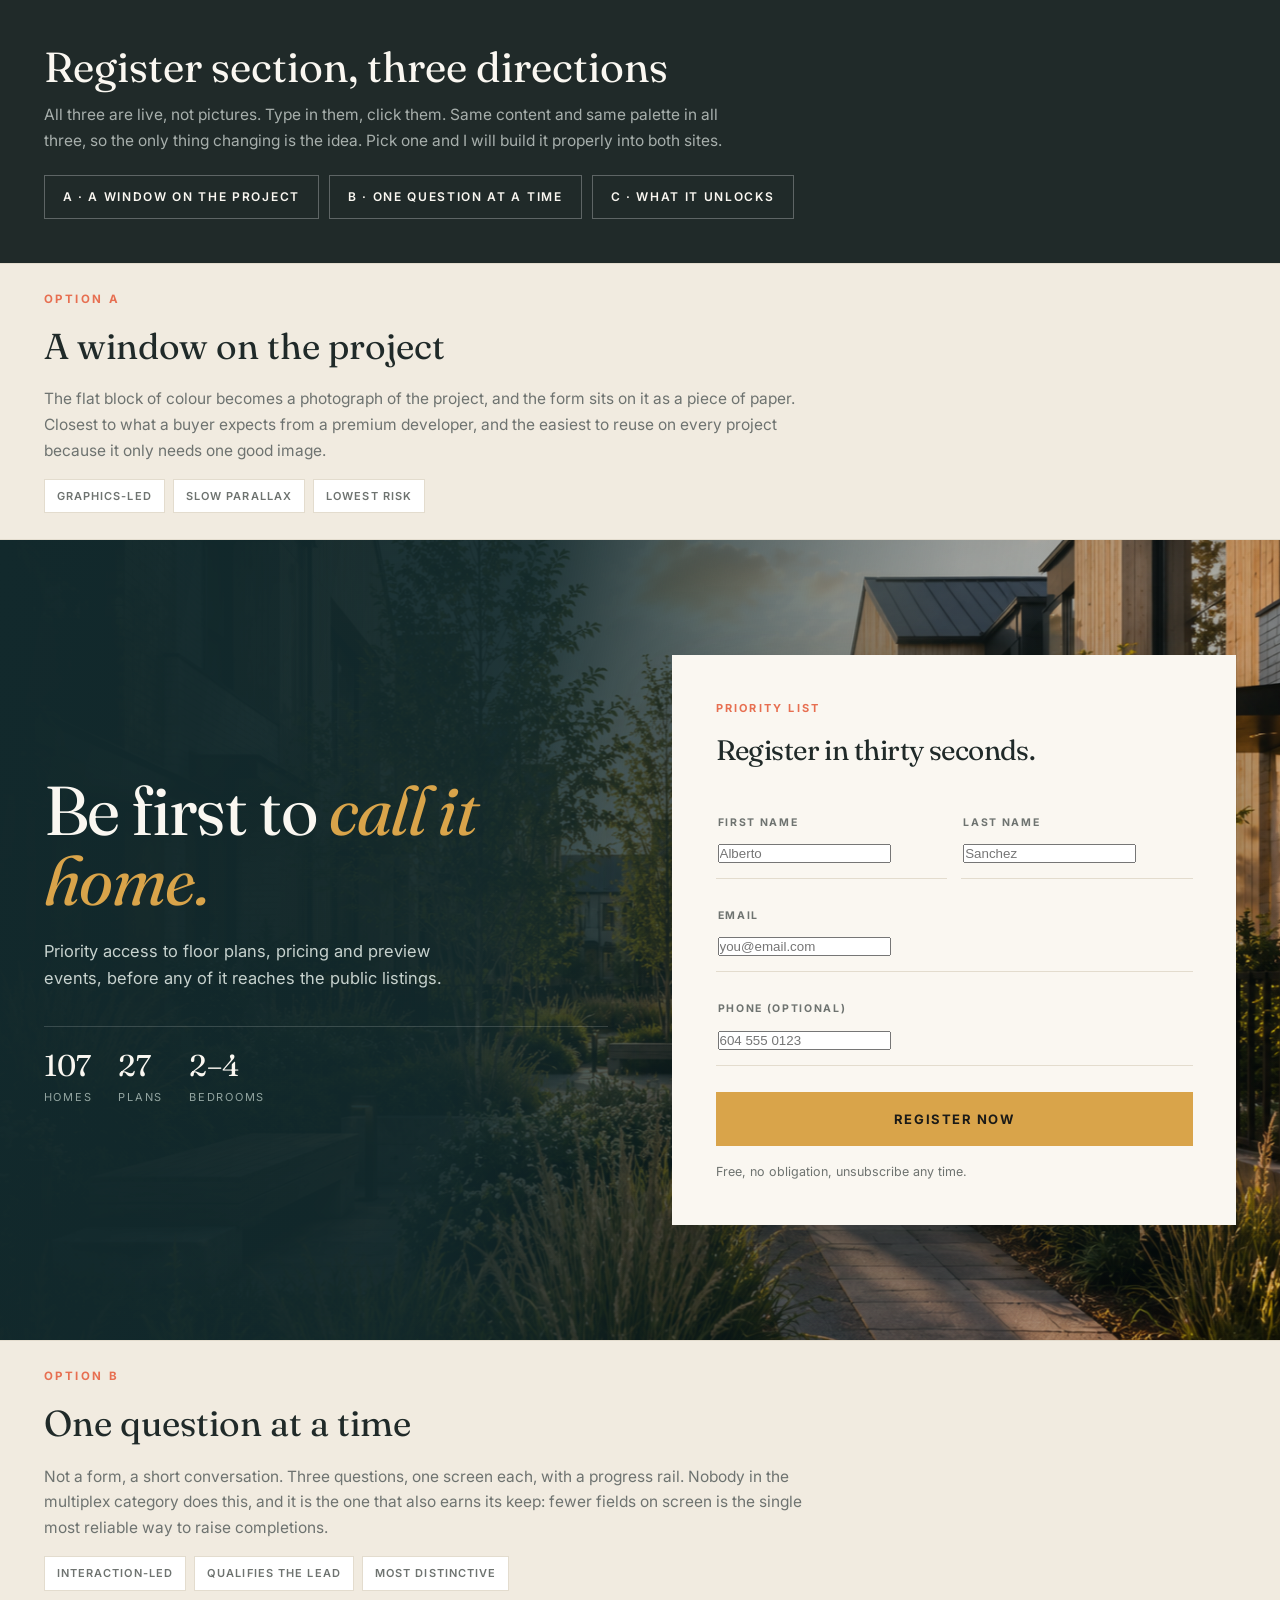
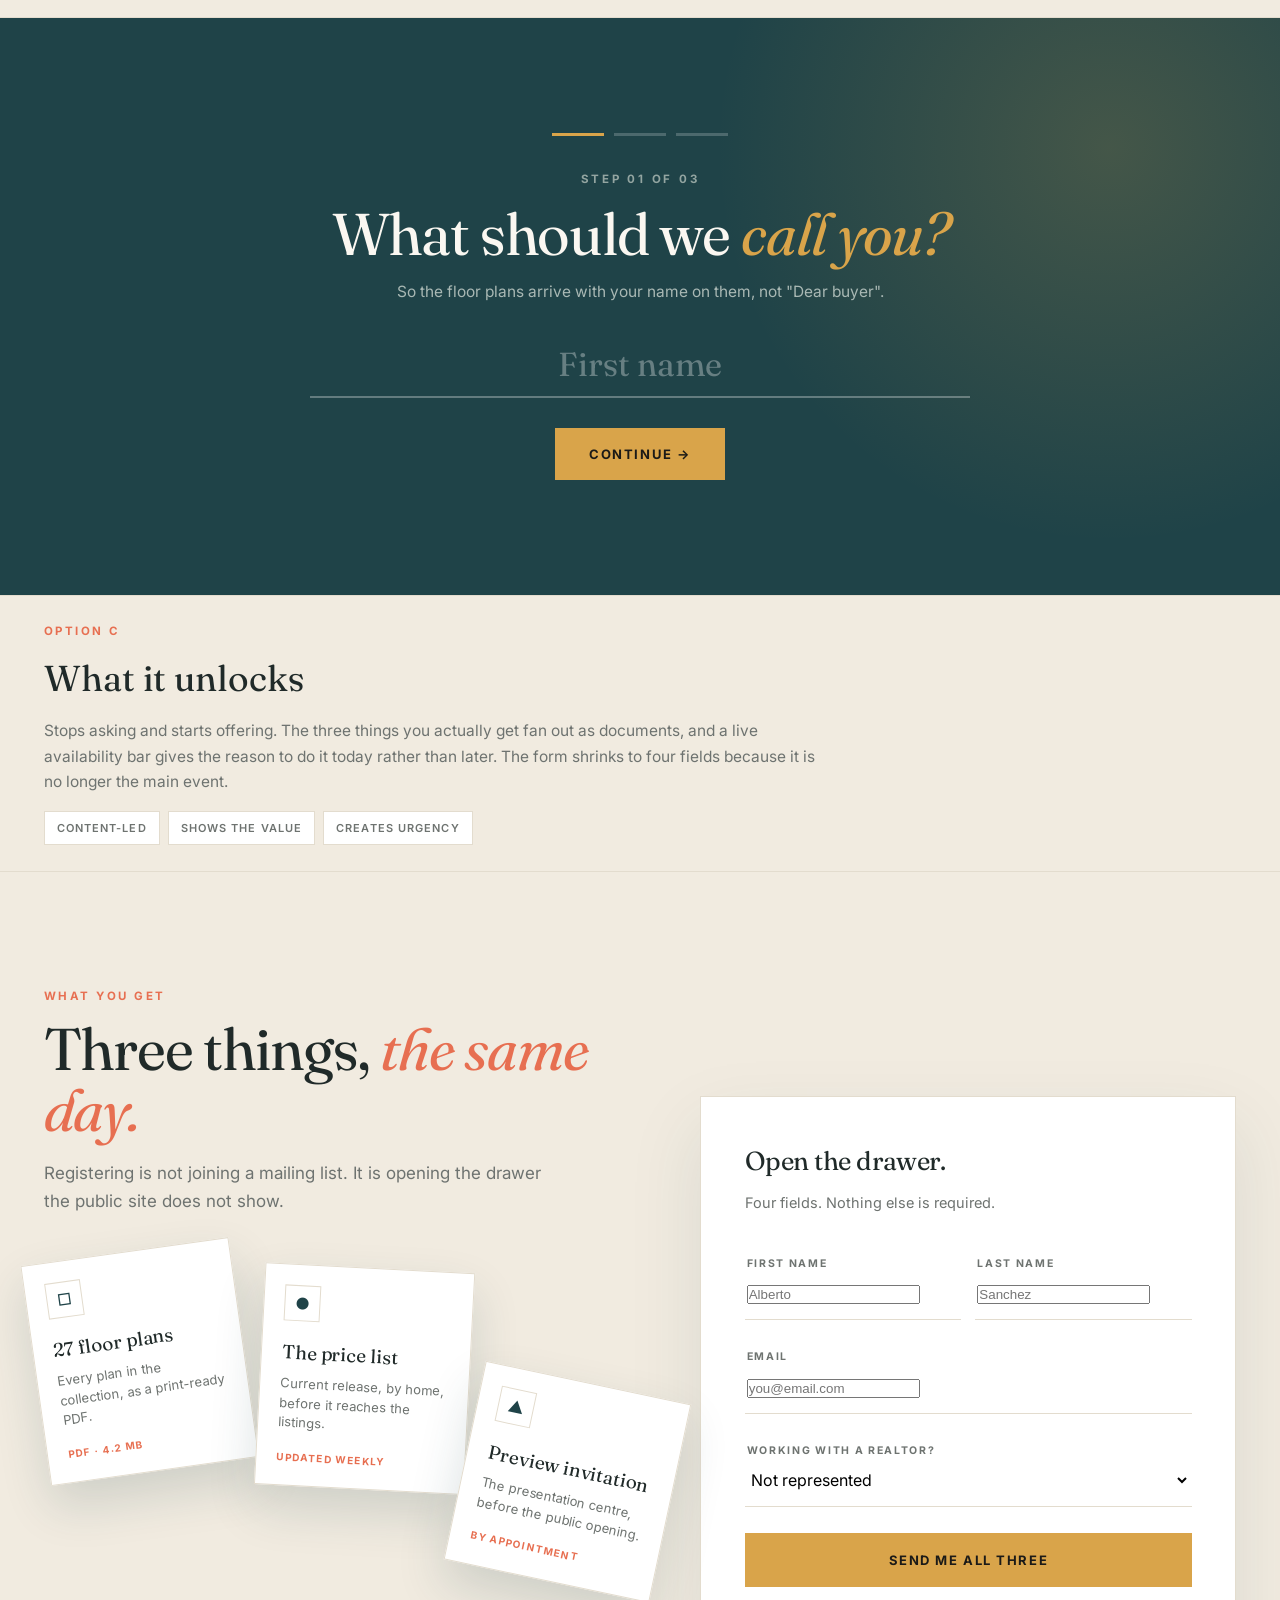
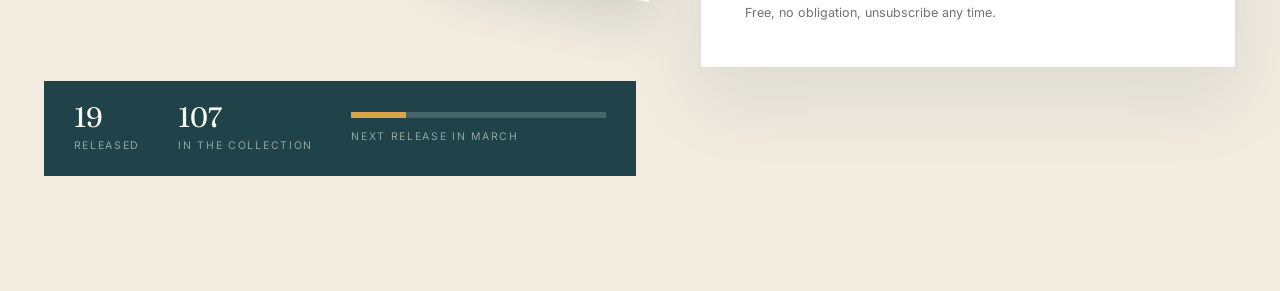
==== register-options/index.html @ fcdc6bca "Add three working register-section concepts for review" ====
<!DOCTYPE html>
<html lang="en">
<head>
<meta charset="UTF-8">
<meta name="viewport" content="width=device-width, initial-scale=1, viewport-fit=cover">
<meta name="theme-color" content="#1F4348">
<title>Register section: three options | Culmena</title>
<link rel="icon" href="../assets/favicon.svg" type="image/svg+xml">
<link rel="preconnect" href="https://fonts.googleapis.com">
<link rel="preconnect" href="https://fonts.gstatic.com" crossorigin>
<link href="https://fonts.googleapis.com/css2?family=Fraunces:ital,opsz,wght@0,9..144,300..700;1,9..144,300..700&family=Inter:wght@400;500;600;700;800&display=swap" rel="stylesheet">
<style>
:root{
  --forest:#1F4348; --forest-2:#2E5E63; --ink:#202A29; --cream:#FAF7F1;
  --sand:#F1EBE0; --line:#E3DCCE; --terra:#E76F51; --amber:#D9A44A; --muted:#6E7370;
  --shell:1600px; --gutter:clamp(20px,3.4vw,56px);
}
*{box-sizing:border-box;margin:0;padding:0}
html{scroll-behavior:smooth}
body{font-family:'Inter',system-ui,sans-serif;background:var(--cream);color:var(--ink);
  font-size:17px;line-height:1.65;-webkit-font-smoothing:antialiased;overflow-x:hidden}
img{max-width:100%;display:block}
.display{font-family:'Fraunces',Georgia,serif;font-weight:400;letter-spacing:-.02em}
.display i{font-style:italic;color:var(--terra)}
.wrap{width:100%;max-width:var(--shell);margin-inline:auto;padding-inline:var(--gutter)}

/* ---------- chrome de la pagina de comparacion ---------- */
.top{background:var(--ink);color:var(--cream);padding:clamp(26px,4vw,44px) 0}
.top h1{font-family:'Fraunces',serif;font-weight:400;font-size:clamp(26px,3.4vw,42px);line-height:1.1}
.top p{color:#A7AFAC;margin-top:12px;max-width:70ch;font-size:15.5px}
.jump{display:flex;gap:10px;flex-wrap:wrap;margin-top:22px}
.jump a{text-decoration:none;color:var(--cream);border:1px solid rgba(255,255,255,.28);
  padding:11px 18px;font-size:12px;font-weight:600;letter-spacing:.14em;text-transform:uppercase;
  transition:background .3s,border-color .3s}
.jump a:hover{background:var(--cream);color:var(--ink);border-color:var(--cream)}
.label{background:var(--sand);border-top:1px solid var(--line);border-bottom:1px solid var(--line);
  padding:26px 0}
.label .n{font-size:11.5px;font-weight:700;letter-spacing:.22em;text-transform:uppercase;color:var(--terra)}
.label h2{font-family:'Fraunces',serif;font-weight:400;font-size:clamp(24px,3vw,36px);margin-top:8px}
.label p{color:var(--muted);margin-top:10px;max-width:78ch;font-size:15.5px}
.label .tags{display:flex;gap:8px;flex-wrap:wrap;margin-top:16px}
.label .tags span{font-size:11px;letter-spacing:.1em;text-transform:uppercase;font-weight:600;
  border:1px solid var(--line);background:#fff;padding:7px 12px;color:var(--muted)}

/* ---------- comunes de formulario ---------- */
.fld{position:relative}
.fld input,.fld select{width:100%;font-family:inherit;font-size:16px;color:inherit;
  background:transparent;border:0;outline:0}
.btn-amber{background:var(--amber);color:#1B1A17;border:0;font-family:inherit;font-size:13px;
  font-weight:700;letter-spacing:.12em;text-transform:uppercase;padding:19px 26px;cursor:pointer;
  transition:transform .35s cubic-bezier(.2,.7,.2,1),box-shadow .35s,background .3s;width:100%}
.btn-amber:hover{background:#E4B461;transform:translateY(-2px);box-shadow:0 14px 30px rgba(217,164,74,.32)}
.legal{font-size:12.5px;color:var(--muted);line-height:1.6}

/* ================= OPCION A — VENTANA AL PROYECTO ================= */
.a{position:relative;background:var(--forest);color:var(--cream);overflow:hidden;
  padding:clamp(70px,9vw,140px) 0}
.a .bg{position:absolute;inset:0;z-index:0}
.a .bg img{width:100%;height:112%;object-fit:cover;position:absolute;top:-6%;left:0;
  transform:scale(1.04);will-change:transform}
.a .bg::after{content:"";position:absolute;inset:0;
  background:linear-gradient(100deg,#12292C 0%,rgba(18,41,44,.94) 38%,rgba(18,41,44,.35) 68%,rgba(18,41,44,.1) 100%)}
.a .in{position:relative;z-index:2;display:grid;grid-template-columns:1fr 1fr;
  gap:clamp(30px,5vw,90px);align-items:center}
.a h2{font-family:'Fraunces',serif;font-weight:400;font-size:clamp(38px,5.4vw,80px);line-height:1.02}
.a h2 i{font-style:italic;color:var(--amber)}
.a .lede{margin-top:22px;color:#C7D2CE;max-width:44ch;font-size:16.5px}
.a .meta{margin-top:34px;padding-top:24px;border-top:1px solid rgba(255,255,255,.16);
  display:grid;grid-template-columns:repeat(3,auto);gap:26px;justify-content:start}
.a .meta b{display:block;font-family:'Fraunces',serif;font-weight:400;font-size:30px;line-height:1}
.a .meta small{display:block;font-size:11px;letter-spacing:.16em;text-transform:uppercase;
  color:#93A5A1;margin-top:7px}
.card{background:var(--cream);color:var(--ink);padding:clamp(28px,3.4vw,46px);
  box-shadow:0 40px 90px rgba(8,20,22,.44)}
.card .eyebrow{font-size:11px;font-weight:700;letter-spacing:.2em;text-transform:uppercase;color:var(--terra)}
.card h3{font-family:'Fraunces',serif;font-weight:400;font-size:clamp(22px,2.2vw,30px);margin-top:10px}
.grid2{display:grid;grid-template-columns:1fr 1fr;gap:14px;margin-top:26px}
.grid2 .full{grid-column:1/-1}
/* Campo con linea, no caja: se lee menos formulario y mas papel */
.line-fld{border-bottom:1px solid var(--line);padding:14px 2px 12px;transition:border-color .3s}
.line-fld:focus-within{border-color:var(--forest)}
.line-fld label{display:block;font-size:10.5px;font-weight:700;letter-spacing:.16em;
  text-transform:uppercase;color:var(--muted);margin-bottom:7px}
.a .btn-amber{margin-top:26px}
.a .legal{margin-top:16px}
@media(max-width:960px){.a .in{grid-template-columns:1fr}.a .meta{grid-template-columns:repeat(3,1fr)}}

/* ================= OPCION B — PASO A PASO ================= */
.b{background:var(--forest);color:var(--cream);padding:clamp(70px,9vw,140px) 0;position:relative;overflow:hidden}
.b .glow{position:absolute;width:900px;height:900px;border-radius:50%;right:-280px;top:-320px;
  background:radial-gradient(circle,rgba(217,164,74,.20),transparent 62%);pointer-events:none}
.b .in{position:relative;z-index:2;max-width:940px;margin-inline:auto;text-align:center}
.b .rail{display:flex;gap:10px;justify-content:center;margin-bottom:34px}
.b .rail span{width:52px;height:3px;background:rgba(255,255,255,.2);transition:background .5s}
.b .rail span.on{background:var(--amber)}
.b .stepno{font-size:11.5px;font-weight:700;letter-spacing:.24em;text-transform:uppercase;color:#93A5A1}
.b .q{font-family:'Fraunces',serif;font-weight:400;font-size:clamp(32px,4.6vw,64px);line-height:1.06;
  margin-top:14px}
.b .q i{font-style:italic;color:var(--amber)}
.b .hint{color:#A9B8B4;margin-top:14px;font-size:15.5px}
.b .stage{position:relative;min-height:250px;margin-top:34px}
.b .step{position:absolute;inset:0;opacity:0;transform:translateY(22px);pointer-events:none;
  transition:opacity .5s ease,transform .5s cubic-bezier(.2,.7,.2,1)}
.b .step.on{opacity:1;transform:none;pointer-events:auto;position:relative}
.b .row{display:flex;gap:12px;justify-content:center;flex-wrap:wrap;max-width:660px;margin:0 auto}
.b .big-input{flex:1;min-width:240px;background:transparent;border:0;border-bottom:2px solid rgba(255,255,255,.3);
  color:var(--cream);font-family:'Fraunces',serif;font-size:clamp(22px,2.6vw,34px);
  padding:12px 4px;text-align:center;outline:0;transition:border-color .35s}
.b .big-input::placeholder{color:rgba(255,255,255,.32)}
.b .big-input:focus{border-color:var(--amber)}
.b .opts{display:flex;gap:12px;justify-content:center;flex-wrap:wrap}
.b .opt{background:transparent;color:var(--cream);border:1px solid rgba(255,255,255,.3);
  font-family:inherit;font-size:14px;font-weight:600;padding:16px 26px;cursor:pointer;
  transition:background .3s,border-color .3s,color .3s,transform .3s}
.b .opt:hover{transform:translateY(-3px);border-color:var(--amber)}
.b .opt.on{background:var(--amber);border-color:var(--amber);color:#1B1A17}
.b .next{margin-top:30px;display:inline-flex;align-items:center;gap:12px;background:var(--amber);
  color:#1B1A17;border:0;font-family:inherit;font-size:13px;font-weight:700;letter-spacing:.12em;
  text-transform:uppercase;padding:18px 34px;cursor:pointer;transition:transform .35s,box-shadow .35s}
.b .next:hover{transform:translateY(-2px);box-shadow:0 14px 30px rgba(217,164,74,.3)}
.b .done{display:none;text-align:center}
.b .done.on{display:block;animation:pop .6s cubic-bezier(.2,.7,.2,1) both}
@keyframes pop{from{opacity:0;transform:scale(.94)}to{opacity:1;transform:none}}
.b .tick{width:66px;height:66px;border-radius:50%;border:2px solid var(--amber);color:var(--amber);
  display:grid;place-items:center;font-size:30px;margin:0 auto 22px}
.b .legal{color:#8FA09C;margin-top:26px}

/* ================= OPCION C — LO QUE DESBLOQUEAS ================= */
.c{background:var(--sand);padding:clamp(70px,9vw,140px) 0}
.c .in{display:grid;grid-template-columns:1.05fr .95fr;gap:clamp(34px,5vw,86px);align-items:center}
.c .eyebrow{font-size:11.5px;font-weight:700;letter-spacing:.22em;text-transform:uppercase;color:var(--terra)}
.c h2{font-family:'Fraunces',serif;font-weight:400;font-size:clamp(34px,4.6vw,62px);line-height:1.04;margin-top:12px}
.c h2 i{font-style:italic;color:var(--terra)}
.c .lede{color:var(--muted);margin-top:18px;max-width:46ch}
/* Las tres cartas se abren en abanico al entrar en pantalla */
/* The third card is rotated 12deg, so it hangs lower than its own box: the
   height has to clear the rotated corner or it sits on the availability bar. */
.fan{position:relative;height:392px;margin-top:40px}
.fan .doc{position:absolute;left:0;top:0;width:210px;background:#fff;border:1px solid var(--line);
  box-shadow:0 22px 48px rgba(31,67,72,.16);padding:20px;transform-origin:bottom left;
  transform:rotate(0deg) translateY(0);opacity:0;
  transition:transform .85s cubic-bezier(.2,.75,.2,1),opacity .6s ease}
.fan.in .doc{opacity:1}
.fan.in .doc:nth-child(1){transform:rotate(-8deg) translate(6px,10px)}
.fan.in .doc:nth-child(2){transform:rotate(3deg) translate(210px,-4px)}
.fan.in .doc:nth-child(3){transform:rotate(12deg) translate(412px,16px)}
.fan .doc:nth-child(2){transition-delay:.12s}
.fan .doc:nth-child(3){transition-delay:.24s}
.fan .doc .ic{width:36px;height:36px;border:1px solid var(--line);display:grid;place-items:center;
  color:var(--forest);font-size:16px}
.fan .doc b{display:block;font-family:'Fraunces',serif;font-weight:400;font-size:19px;margin-top:16px}
.fan .doc small{display:block;color:var(--muted);font-size:13px;margin-top:6px;line-height:1.5}
.fan .doc .tag{margin-top:16px;font-size:10px;font-weight:700;letter-spacing:.14em;
  text-transform:uppercase;color:var(--terra)}
.avail{margin-top:34px;background:var(--forest);color:var(--cream);padding:22px clamp(20px,2.4vw,30px);
  display:flex;gap:clamp(18px,3vw,44px);flex-wrap:wrap;align-items:center}
.avail div b{display:block;font-family:'Fraunces',serif;font-weight:400;font-size:28px;line-height:1}
.avail div small{display:block;font-size:10.5px;letter-spacing:.16em;text-transform:uppercase;
  color:#93A5A1;margin-top:6px}
.avail .bar{flex:1;min-width:150px}
.avail .track{height:6px;background:rgba(255,255,255,.18);overflow:hidden}
.avail .fill{height:100%;width:0;background:var(--amber);transition:width 1.6s cubic-bezier(.2,.7,.2,1)}
.c .formcard{background:#fff;border:1px solid var(--line);padding:clamp(28px,3.4vw,44px);
  box-shadow:0 30px 70px rgba(31,67,72,.10)}
.c .formcard h3{font-family:'Fraunces',serif;font-weight:400;font-size:26px}
.c .formcard .sub{color:var(--muted);font-size:14.5px;margin-top:8px}
@media(max-width:1040px){.c .in{grid-template-columns:1fr}
  .fan{height:260px}
  .fan.in .doc:nth-child(1){transform:rotate(-6deg) translate(2px,6px)}
  .fan.in .doc:nth-child(2){transform:rotate(2deg) translate(30%,0)}
  .fan.in .doc:nth-child(3){transform:rotate(9deg) translate(62%,10px)}}
@media(max-width:640px){.grid2{grid-template-columns:1fr}.fan .doc{width:170px}}
</style>
</head>
<body>

<div class="top">
  <div class="wrap">
    <h1>Register section, three directions</h1>
    <p>All three are live, not pictures. Type in them, click them. Same content and same palette in
       all three, so the only thing changing is the idea. Pick one and I will build it properly into
       both sites.</p>
    <div class="jump">
      <a href="#a">A · A window on the project</a>
      <a href="#b">B · One question at a time</a>
      <a href="#c">C · What it unlocks</a>
    </div>
  </div>
</div>

<!-- ============ A ============ -->
<div class="label" id="a">
  <div class="wrap">
    <div class="n">Option A</div>
    <h2>A window on the project</h2>
    <p>The flat block of colour becomes a photograph of the project, and the form sits on it as a
       piece of paper. Closest to what a buyer expects from a premium developer, and the easiest to
       reuse on every project because it only needs one good image.</p>
    <div class="tags"><span>Graphics-led</span><span>Slow parallax</span><span>Lowest risk</span></div>
  </div>
</div>
<section class="a">
  <div class="bg"><img src="../assets/img/03-courtyard.png" alt="" aria-hidden="true"></div>
  <div class="wrap in">
    <div>
      <h2 class="display">Be first to <i>call it home.</i></h2>
      <p class="lede">Priority access to floor plans, pricing and preview events, before any of it
         reaches the public listings.</p>
      <div class="meta">
        <div><b>107</b><small>Homes</small></div>
        <div><b>27</b><small>Plans</small></div>
        <div><b>2&ndash;4</b><small>Bedrooms</small></div>
      </div>
    </div>
    <form class="card" data-demo>
      <div class="eyebrow">Priority list</div>
      <h3 class="display">Register in thirty seconds.</h3>
      <div class="grid2">
        <div class="line-fld"><label>First name</label><input placeholder="Alberto" required></div>
        <div class="line-fld"><label>Last name</label><input placeholder="Sanchez" required></div>
        <div class="line-fld full"><label>Email</label><input type="email" placeholder="you@email.com" required></div>
        <div class="line-fld full"><label>Phone (optional)</label><input type="tel" placeholder="604 555 0123"></div>
      </div>
      <button class="btn-amber" type="submit">Register now</button>
      <p class="legal">Free, no obligation, unsubscribe any time.</p>
    </form>
  </div>
</section>

<!-- ============ B ============ -->
<div class="label" id="b">
  <div class="wrap">
    <div class="n">Option B</div>
    <h2>One question at a time</h2>
    <p>Not a form, a short conversation. Three questions, one screen each, with a progress rail.
       Nobody in the multiplex category does this, and it is the one that also earns its keep:
       fewer fields on screen is the single most reliable way to raise completions.</p>
    <div class="tags"><span>Interaction-led</span><span>Qualifies the lead</span><span>Most distinctive</span></div>
  </div>
</div>
<section class="b">
  <div class="glow"></div>
  <div class="wrap in">
    <div id="bForm">
      <div class="rail"><span class="on"></span><span></span><span></span></div>
      <div class="stage">

        <div class="step on" data-step="1">
          <div class="stepno">Step 01 of 03</div>
          <div class="q display">What should we <i>call you?</i></div>
          <p class="hint">So the floor plans arrive with your name on them, not "Dear buyer".</p>
          <div class="row" style="margin-top:26px">
            <input class="big-input" placeholder="First name" id="bName">
          </div>
          <button class="next" type="button" data-next>Continue &rarr;</button>
        </div>

        <div class="step" data-step="2">
          <div class="stepno">Step 02 of 03</div>
          <div class="q display">How many <i>bedrooms?</i></div>
          <p class="hint">We will only send you the plans that fit.</p>
          <div class="opts" style="margin-top:26px">
            <button class="opt" type="button" data-pick>Two</button>
            <button class="opt" type="button" data-pick>Three</button>
            <button class="opt" type="button" data-pick>Four</button>
            <button class="opt" type="button" data-pick>Still deciding</button>
          </div>
          <button class="next" type="button" data-next>Continue &rarr;</button>
        </div>

        <div class="step" data-step="3">
          <div class="stepno">Step 03 of 03</div>
          <div class="q display">Where do we <i>send them?</i></div>
          <p class="hint">One email with the plans, then only when something real changes.</p>
          <div class="row" style="margin-top:26px">
            <input class="big-input" type="email" placeholder="you@email.com" id="bMail">
          </div>
          <button class="next" type="button" data-next>Send me the plans &rarr;</button>
          <p class="legal">Free, no obligation, unsubscribe any time.</p>
        </div>

      </div>
    </div>

    <div class="done" id="bDone">
      <div class="tick">&#10003;</div>
      <div class="q display">You are on the <i>list.</i></div>
      <p class="hint" id="bMsg">The plans are on their way.</p>
      <button class="next" type="button" id="bReset">Run it again</button>
    </div>
  </div>
</section>

<!-- ============ C ============ -->
<div class="label" id="c">
  <div class="wrap">
    <div class="n">Option C</div>
    <h2>What it unlocks</h2>
    <p>Stops asking and starts offering. The three things you actually get fan out as documents,
       and a live availability bar gives the reason to do it today rather than later. The form
       shrinks to four fields because it is no longer the main event.</p>
    <div class="tags"><span>Content-led</span><span>Shows the value</span><span>Creates urgency</span></div>
  </div>
</div>
<section class="c">
  <div class="wrap in">
    <div>
      <div class="eyebrow">What you get</div>
      <h2 class="display">Three things, <i>the same day.</i></h2>
      <p class="lede">Registering is not joining a mailing list. It is opening the drawer the public
         site does not show.</p>

      <div class="fan" id="fan">
        <div class="doc">
          <div class="ic">&#9633;</div>
          <b>27 floor plans</b>
          <small>Every plan in the collection, as a print-ready PDF.</small>
          <div class="tag">PDF &middot; 4.2 MB</div>
        </div>
        <div class="doc">
          <div class="ic">&#9679;</div>
          <b>The price list</b>
          <small>Current release, by home, before it reaches the listings.</small>
          <div class="tag">Updated weekly</div>
        </div>
        <div class="doc">
          <div class="ic">&#9650;</div>
          <b>Preview invitation</b>
          <small>The presentation centre, before the public opening.</small>
          <div class="tag">By appointment</div>
        </div>
      </div>

      <div class="avail">
        <div><b id="cSold">0</b><small>Released</small></div>
        <div><b>107</b><small>In the collection</small></div>
        <div class="bar">
          <div class="track"><div class="fill" id="cFill"></div></div>
          <small style="display:block;margin-top:10px;font-size:10.5px;letter-spacing:.16em;
                 text-transform:uppercase;color:#93A5A1">Next release in March</small>
        </div>
      </div>
    </div>

    <form class="formcard" data-demo>
      <h3 class="display">Open the drawer.</h3>
      <p class="sub">Four fields. Nothing else is required.</p>
      <div class="grid2">
        <div class="line-fld"><label>First name</label><input placeholder="Alberto" required></div>
        <div class="line-fld"><label>Last name</label><input placeholder="Sanchez" required></div>
        <div class="line-fld full"><label>Email</label><input type="email" placeholder="you@email.com" required></div>
        <div class="line-fld full"><label>Working with a realtor?</label>
          <select style="border:0;background:transparent;font-family:inherit;font-size:16px;width:100%;outline:0">
            <option>Not represented</option><option>Yes, represented</option><option>I am a realtor</option>
          </select>
        </div>
      </div>
      <button class="btn-amber" type="submit" style="margin-top:26px">Send me all three</button>
      <p class="legal" style="margin-top:16px">Free, no obligation, unsubscribe any time.</p>
    </form>
  </div>
</section>

<script>
/* demo: ningun formulario envia nada */
document.querySelectorAll('form[data-demo]').forEach(f =>
  f.addEventListener('submit', e => { e.preventDefault(); alert('Demo only, no data is sent.'); }));

/* ---- A: parallax lento sobre la foto ---- */
const aBg = document.querySelector('.a .bg img');
if (aBg) {
  const sec = document.querySelector('.a');
  addEventListener('scroll', () => {
    const r = sec.getBoundingClientRect();
    if (r.bottom < 0 || r.top > innerHeight) return;
    const p = (innerHeight - r.top) / (innerHeight + r.height);
    aBg.style.transform = `scale(1.06) translateY(${(p - .5) * 46}px)`;
  }, { passive: true });
}

/* ---- B: el paso a paso ---- */
{
  const steps = [...document.querySelectorAll('.b .step')];
  const rail  = [...document.querySelectorAll('.b .rail span')];
  const form  = document.getElementById('bForm');
  const done  = document.getElementById('bDone');
  let i = 0;
  const show = n => {
    steps.forEach((s, k) => s.classList.toggle('on', k === n));
    rail.forEach((s, k) => s.classList.toggle('on', k <= n));
    const inp = steps[n].querySelector('input');
    if (inp) setTimeout(() => inp.focus({ preventScroll: true }), 380);
  };
  document.querySelectorAll('.b [data-pick]').forEach(b =>
    b.addEventListener('click', () => {
      b.parentElement.querySelectorAll('.opt').forEach(o => o.classList.remove('on'));
      b.classList.add('on');
    }));
  document.querySelectorAll('.b [data-next]').forEach(b =>
    b.addEventListener('click', () => {
      if (i < steps.length - 1) { i++; show(i); return; }
      const name = (document.getElementById('bName').value || '').trim();
      document.getElementById('bMsg').textContent = name
        ? `${name}, the plans are on their way.` : 'The plans are on their way.';
      form.style.display = 'none'; done.classList.add('on');
    }));
  /* Enter avanza, que es la mitad de la gracia de un formulario asi */
  document.querySelectorAll('.b .big-input').forEach(inp =>
    inp.addEventListener('keydown', e => {
      if (e.key === 'Enter') { e.preventDefault(); inp.closest('.step').querySelector('[data-next]').click(); }
    }));
  document.getElementById('bReset').addEventListener('click', () => {
    i = 0; show(0); done.classList.remove('on'); form.style.display = '';
    document.querySelectorAll('.b .big-input').forEach(x => x.value = '');
    document.querySelectorAll('.b .opt').forEach(o => o.classList.remove('on'));
  });
}

/* ---- C: abanico y contador al entrar en pantalla ---- */
{
  const fan = document.getElementById('fan');
  const io = new IntersectionObserver(es => es.forEach(e => {
    if (!e.isIntersecting) return;
    fan.classList.add('in');
    document.getElementById('cFill').style.width = '21.5%';
    const el = document.getElementById('cSold'), target = 23, t0 = performance.now();
    const tick = now => {
      const p = Math.min((now - t0) / 1400, 1);
      el.textContent = Math.round(target * (1 - Math.pow(1 - p, 3)));
      if (p < 1) requestAnimationFrame(tick);
    };
    requestAnimationFrame(tick);
    io.disconnect();
  }), { threshold: .3 });
  io.observe(fan);
}
</script>
</body>
</html>
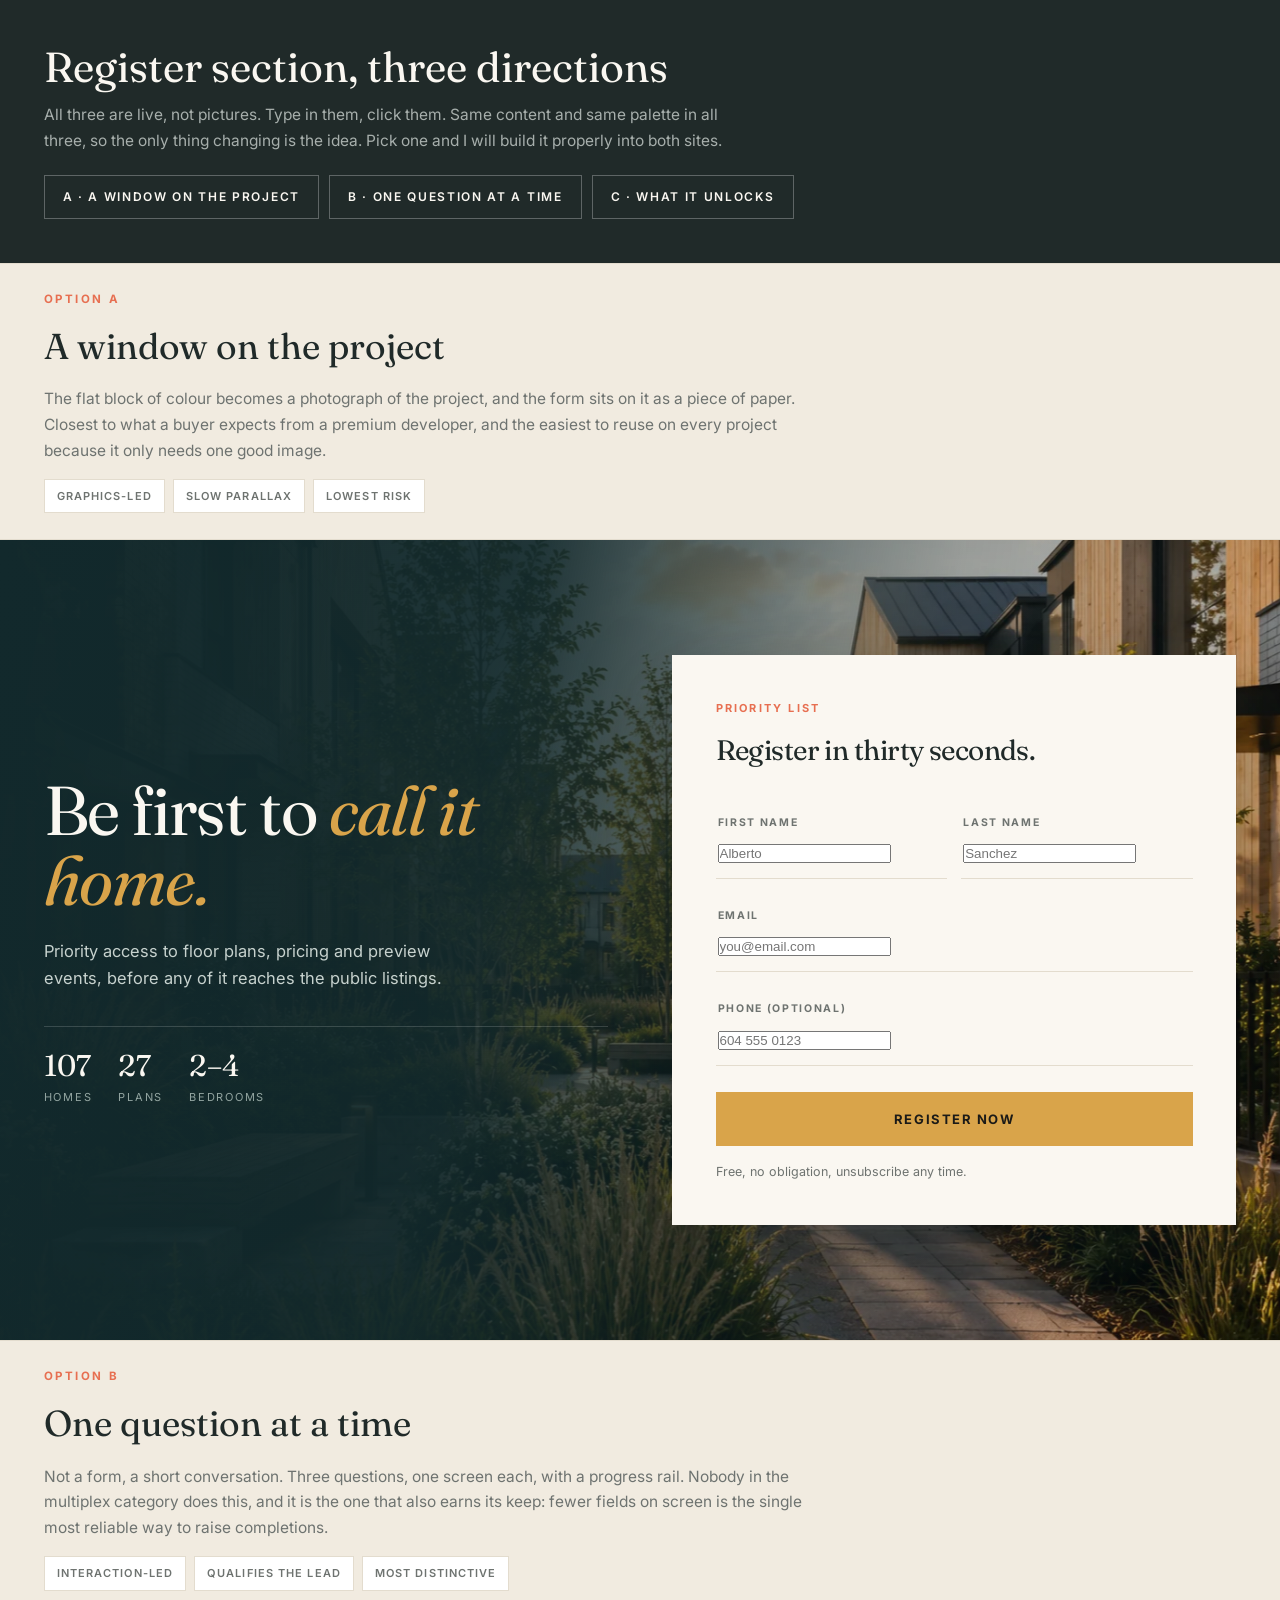
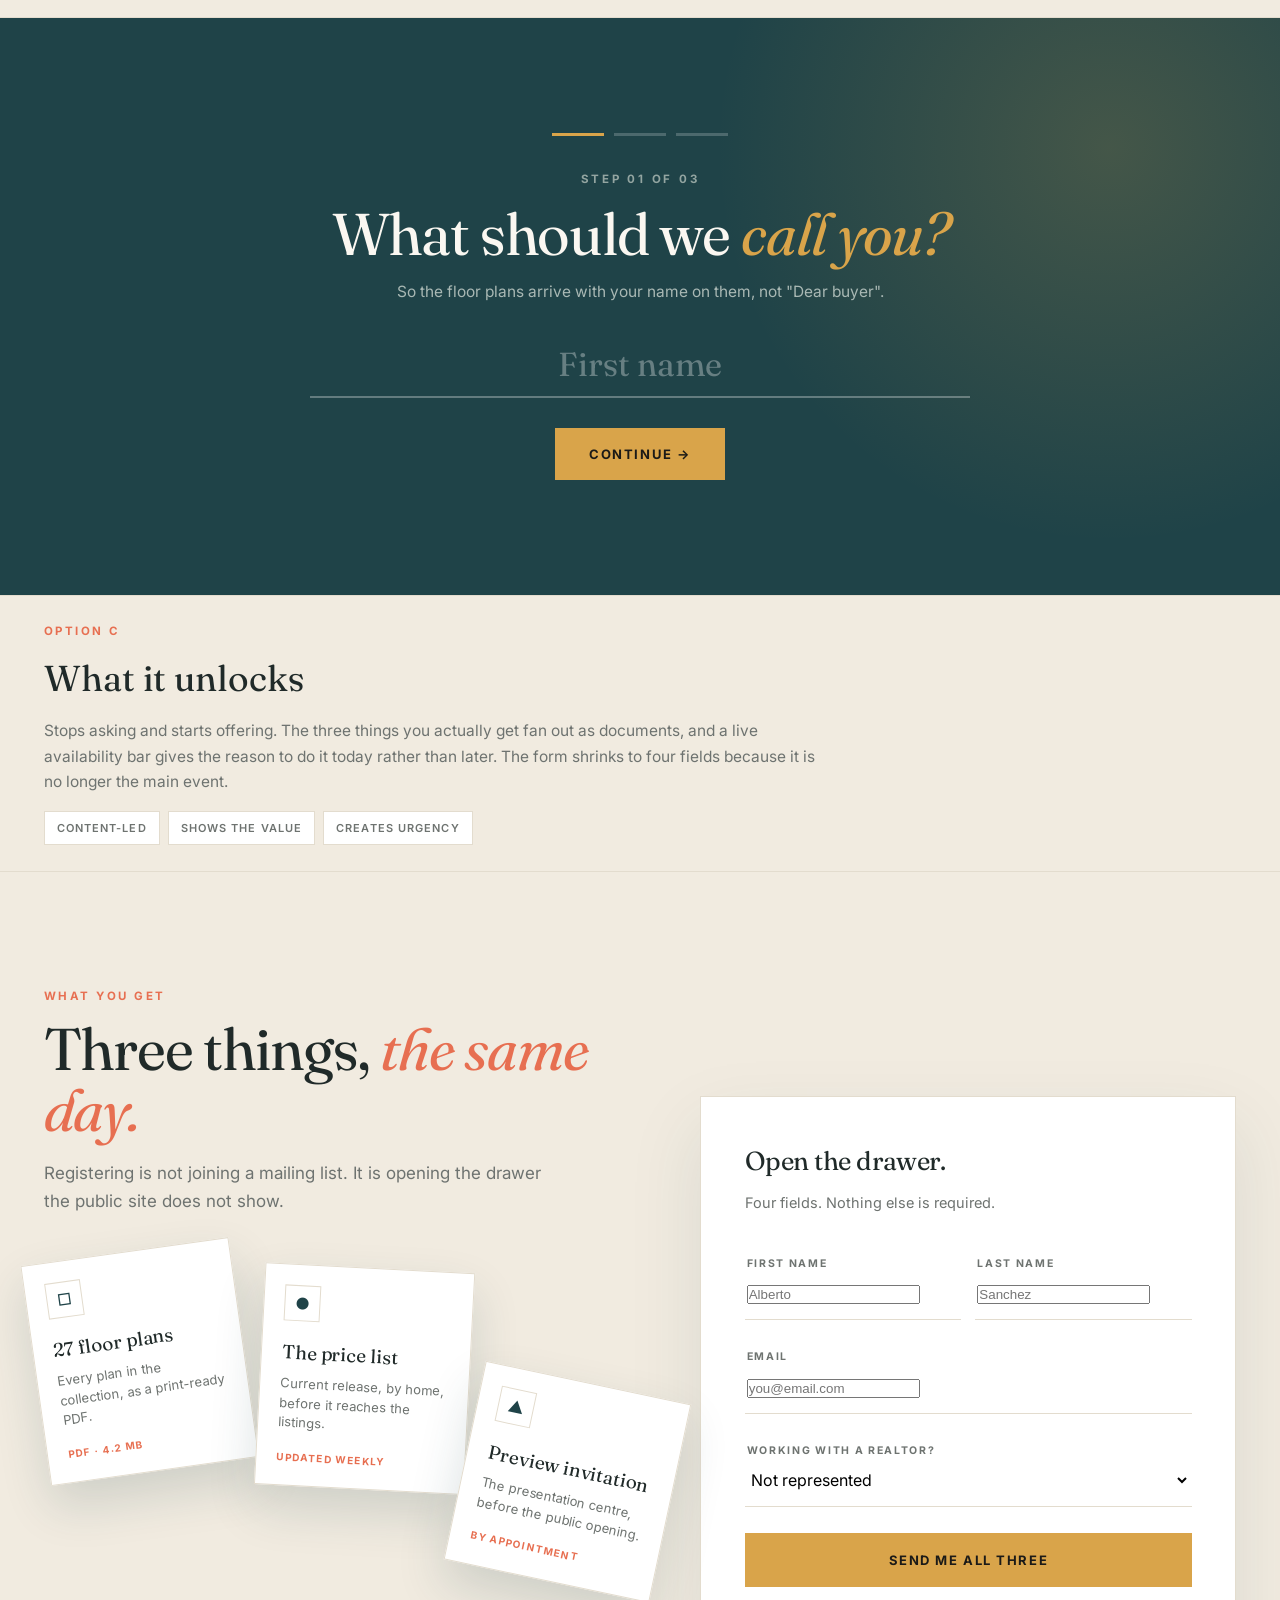
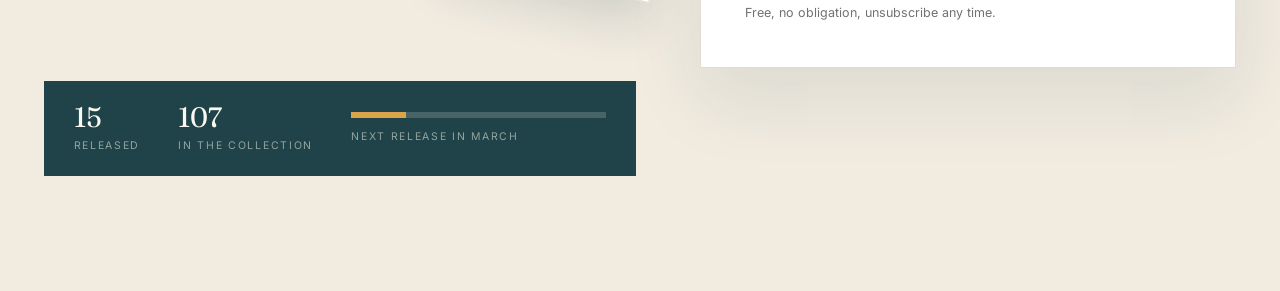
==== commit 40e9f7ee: "Renderings as WebP: the gallery was asking a phone for 28 MB" ====
--- a/register-options/index.html
+++ b/register-options/index.html
@@ -200,7 +200,7 @@
   </div>
 </div>
 <section class="a">
-  <div class="bg"><img src="../assets/img/03-courtyard.png" alt="" aria-hidden="true"></div>
+  <div class="bg"><img src="../assets/img/03-courtyard.webp" alt="" aria-hidden="true"></div>
   <div class="wrap in">
     <div>
       <h2 class="display">Be first to <i>call it home.</i></h2>
